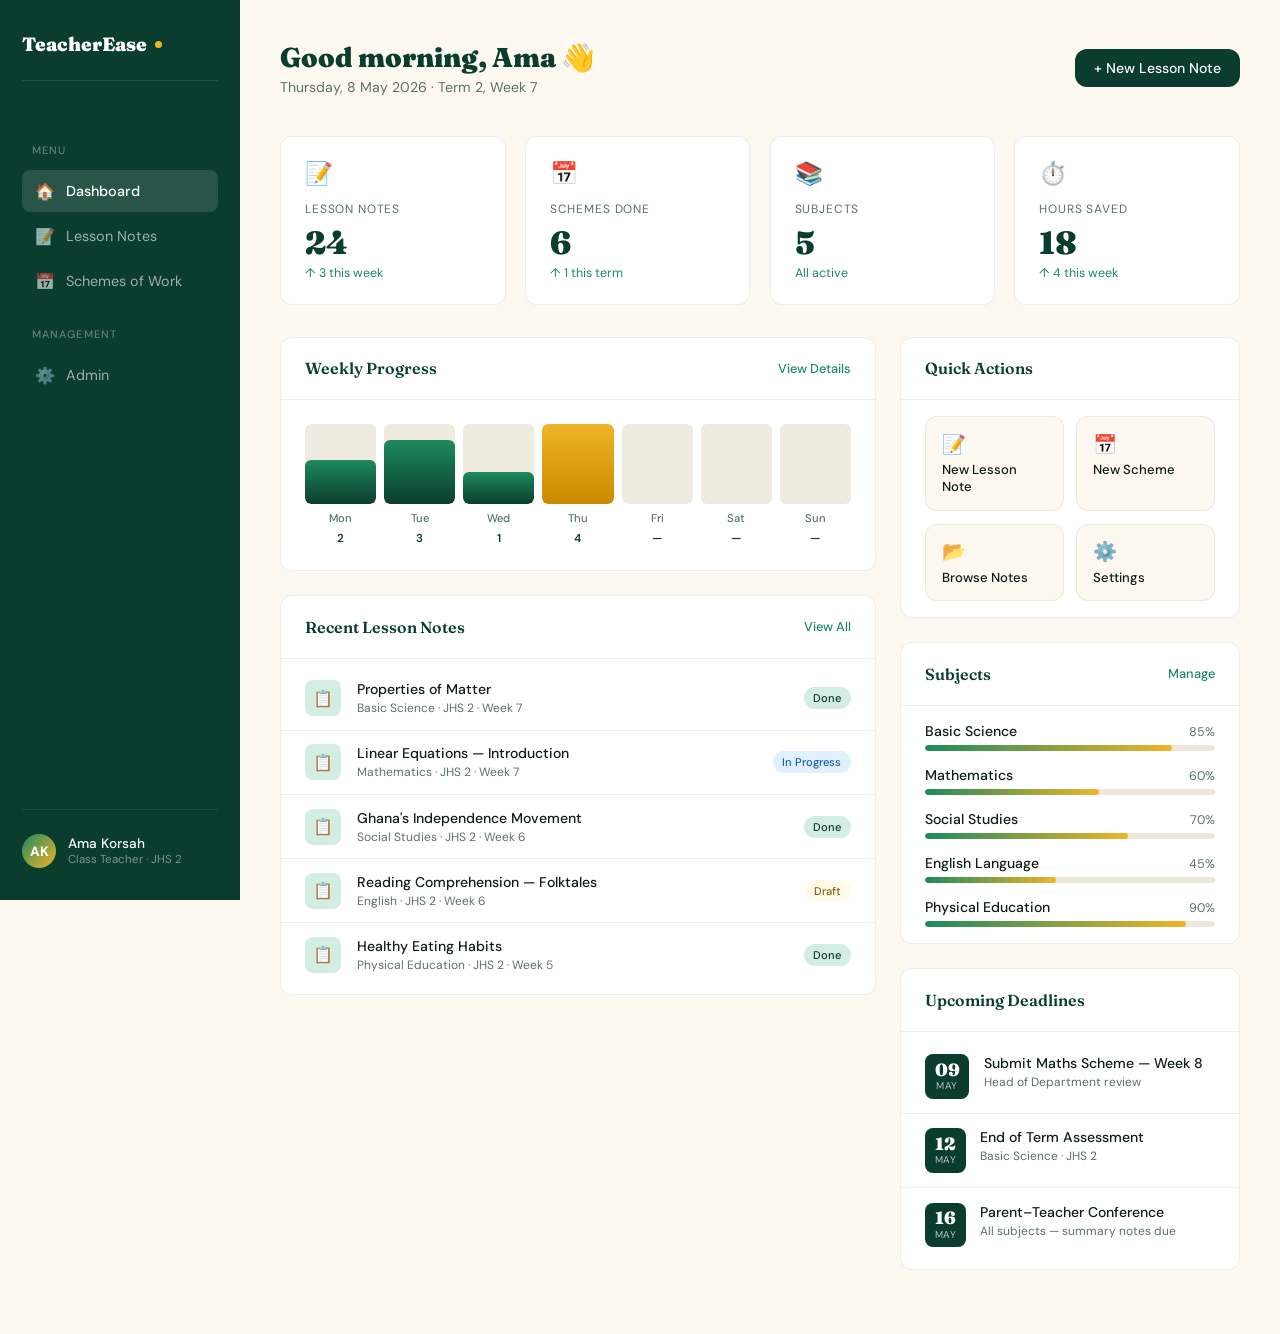
==== dashboard.html @ 18a197e3 "Create dashboard.html" ====
<!DOCTYPE html>
<html lang="en">
<head>
  <meta charset="UTF-8" />
  <meta name="viewport" content="width=device-width, initial-scale=1.0" />
  <title>Dashboard — TeacherEase Ghana</title>
  <meta name="description" content="Your TeacherEase Ghana teacher dashboard — track lesson notes, schemes of work, and weekly progress." />
  <link rel="preconnect" href="https://fonts.googleapis.com" />
  <link rel="preconnect" href="https://fonts.gstatic.com" crossorigin />
  <link href="https://fonts.googleapis.com/css2?family=Fraunces:ital,wght@0,400;0,600;0,900;1,400&family=DM+Sans:wght@300;400;500&display=swap" rel="stylesheet" />
  <style>
    *, *::before, *::after { box-sizing: border-box; margin: 0; padding: 0; }

    :root {
      --green-dark:   #0a3d2e;
      --green-mid:    #145c42;
      --green-fresh:  #1e8a5e;
      --green-light:  #d4ede3;
      --gold:         #f0b429;
      --gold-light:   #fde68a;
      --gold-bg:      #fffbeb;
      --cream:        #fdf8f0;
      --white:        #ffffff;
      --text-dark:    #0f1c17;
      --text-muted:   #5a7168;
      --border:       rgba(10, 61, 46, 0.08);
      --sidebar-w:    240px;
      --radius:       12px;
    }

    html { scroll-behavior: smooth; }

    body {
      font-family: 'DM Sans', sans-serif;
      background: var(--cream);
      color: var(--text-dark);
      display: flex;
      min-height: 100vh;
      overflow-x: hidden;
    }

    /* ─── SIDEBAR ─── */
    .sidebar {
      width: var(--sidebar-w);
      background: var(--green-dark);
      min-height: 100vh;
      position: fixed;
      top: 0; left: 0;
      display: flex;
      flex-direction: column;
      padding: 2rem 1.4rem;
      z-index: 50;
    }

    .sidebar-logo {
      font-family: 'Fraunces', serif;
      font-weight: 900;
      font-size: 1.2rem;
      color: var(--white);
      text-decoration: none;
      display: flex;
      align-items: center;
      gap: 0.5rem;
      margin-bottom: 2.5rem;
      padding-bottom: 1.5rem;
      border-bottom: 1px solid rgba(255,255,255,0.1);
    }

    .sidebar-logo .dot {
      width: 7px; height: 7px;
      background: var(--gold);
      border-radius: 50%;
    }

    .sidebar-section-label {
      font-size: 0.68rem;
      font-weight: 500;
      text-transform: uppercase;
      letter-spacing: 0.1em;
      color: rgba(255,255,255,0.35);
      margin-bottom: 0.6rem;
      margin-top: 1.4rem;
      padding: 0 0.6rem;
    }

    .sidebar nav {
      display: flex;
      flex-direction: column;
      gap: 0.2rem;
      flex: 1;
    }

    .sidebar nav a {
      display: flex;
      align-items: center;
      gap: 0.7rem;
      text-decoration: none;
      color: rgba(255,255,255,0.6);
      font-size: 0.9rem;
      font-weight: 400;
      padding: 0.65rem 0.8rem;
      border-radius: 8px;
      transition: background 0.2s, color 0.2s;
    }

    .sidebar nav a .icon { font-size: 1rem; }

    .sidebar nav a:hover {
      background: rgba(255,255,255,0.07);
      color: var(--white);
    }

    .sidebar nav a.active {
      background: rgba(255,255,255,0.12);
      color: var(--white);
      font-weight: 500;
    }

    .sidebar nav a.active .icon { filter: none; }

    .sidebar-footer {
      margin-top: auto;
      padding-top: 1.5rem;
      border-top: 1px solid rgba(255,255,255,0.08);
    }

    .teacher-profile {
      display: flex;
      align-items: center;
      gap: 0.7rem;
    }

    .avatar {
      width: 34px; height: 34px;
      border-radius: 50%;
      background: linear-gradient(135deg, var(--green-fresh), var(--gold));
      display: flex;
      align-items: center;
      justify-content: center;
      font-size: 0.85rem;
      font-weight: 700;
      color: var(--white);
      flex-shrink: 0;
    }

    .teacher-info .name {
      font-size: 0.85rem;
      color: var(--white);
      font-weight: 500;
    }

    .teacher-info .role {
      font-size: 0.72rem;
      color: rgba(255,255,255,0.45);
    }

    /* ─── MAIN CONTENT ─── */
    main {
      margin-left: var(--sidebar-w);
      flex: 1;
      padding: 2.5rem 2.5rem 4rem;
      max-width: calc(100vw - var(--sidebar-w));
      animation: fadeIn 0.4s ease;
    }

    @keyframes fadeIn {
      from { opacity: 0; transform: translateY(10px); }
      to   { opacity: 1; transform: translateY(0); }
    }

    /* ─── TOP BAR ─── */
    .topbar {
      display: flex;
      align-items: center;
      justify-content: space-between;
      margin-bottom: 2.5rem;
      flex-wrap: wrap;
      gap: 1rem;
    }

    .topbar-left h1 {
      font-family: 'Fraunces', serif;
      font-size: 1.7rem;
      font-weight: 900;
      color: var(--green-dark);
    }

    .topbar-left p {
      font-size: 0.88rem;
      color: var(--text-muted);
      margin-top: 0.25rem;
    }

    .topbar-right {
      display: flex;
      align-items: center;
      gap: 0.8rem;
    }

    .btn-new {
      display: inline-flex;
      align-items: center;
      gap: 0.4rem;
      background: var(--green-dark);
      color: var(--white);
      text-decoration: none;
      padding: 0.6rem 1.2rem;
      border-radius: var(--radius);
      font-size: 0.88rem;
      font-weight: 500;
      border: none;
      cursor: pointer;
      transition: background 0.2s, transform 0.15s;
    }

    .btn-new:hover {
      background: var(--green-mid);
      transform: translateY(-1px);
    }

    /* ─── STAT CARDS ─── */
    .stats-row {
      display: grid;
      grid-template-columns: repeat(4, 1fr);
      gap: 1.2rem;
      margin-bottom: 2rem;
    }

    .stat-card {
      background: var(--white);
      border-radius: var(--radius);
      padding: 1.4rem 1.5rem;
      border: 1px solid var(--border);
      transition: box-shadow 0.2s, transform 0.2s;
    }

    .stat-card:hover {
      box-shadow: 0 8px 24px rgba(10,61,46,0.08);
      transform: translateY(-2px);
    }

    .stat-card .stat-label {
      font-size: 0.75rem;
      text-transform: uppercase;
      letter-spacing: 0.07em;
      color: var(--text-muted);
      margin-bottom: 0.6rem;
    }

    .stat-card .stat-value {
      font-family: 'Fraunces', serif;
      font-size: 2rem;
      font-weight: 900;
      color: var(--green-dark);
      line-height: 1;
      margin-bottom: 0.4rem;
    }

    .stat-card .stat-change {
      font-size: 0.78rem;
      color: var(--green-fresh);
      display: flex;
      align-items: center;
      gap: 0.2rem;
    }

    .stat-card .stat-icon {
      font-size: 1.4rem;
      margin-bottom: 0.8rem;
    }

    /* ─── GRID LAYOUT ─── */
    .dashboard-grid {
      display: grid;
      grid-template-columns: 1fr 340px;
      gap: 1.5rem;
    }

    .left-col { display: flex; flex-direction: column; gap: 1.5rem; }
    .right-col { display: flex; flex-direction: column; gap: 1.5rem; }

    /* ─── CARD BASE ─── */
    .card {
      background: var(--white);
      border-radius: var(--radius);
      border: 1px solid var(--border);
      overflow: hidden;
    }

    .card-head {
      display: flex;
      align-items: center;
      justify-content: space-between;
      padding: 1.3rem 1.5rem;
      border-bottom: 1px solid var(--border);
    }

    .card-head h3 {
      font-family: 'Fraunces', serif;
      font-size: 1rem;
      font-weight: 600;
      color: var(--green-dark);
    }

    .card-head a, .view-all {
      font-size: 0.8rem;
      color: var(--green-fresh);
      text-decoration: none;
      font-weight: 500;
    }

    .card-head a:hover { text-decoration: underline; }

    /* ─── WEEKLY PROGRESS ─── */
    .week-grid {
      display: grid;
      grid-template-columns: repeat(7, 1fr);
      gap: 0.5rem;
      padding: 1.5rem;
      align-items: end;
    }

    .day-col { display: flex; flex-direction: column; align-items: center; gap: 0.4rem; }

    .day-bar-wrap {
      width: 100%;
      height: 80px;
      background: #f0ebe0;
      border-radius: 6px;
      overflow: hidden;
      display: flex;
      align-items: flex-end;
    }

    .day-bar {
      width: 100%;
      background: linear-gradient(180deg, var(--green-fresh), var(--green-dark));
      border-radius: 6px;
      transition: height 0.6s ease;
    }

    .day-bar.gold { background: linear-gradient(180deg, var(--gold), #c98b00); }
    .day-bar.empty { background: transparent; }

    .day-label {
      font-size: 0.7rem;
      color: var(--text-muted);
      font-weight: 500;
    }

    .day-count {
      font-size: 0.72rem;
      font-weight: 600;
      color: var(--green-dark);
    }

    /* ─── SAVED NOTES TABLE ─── */
    .notes-list { padding: 0.5rem 0; }

    .note-row {
      display: flex;
      align-items: center;
      padding: 0.85rem 1.5rem;
      gap: 1rem;
      border-bottom: 1px solid var(--border);
      transition: background 0.15s;
      text-decoration: none;
      color: inherit;
    }

    .note-row:last-child { border-bottom: none; }
    .note-row:hover { background: var(--cream); }

    .note-icon {
      width: 36px; height: 36px;
      background: var(--green-light);
      border-radius: 8px;
      display: flex; align-items: center; justify-content: center;
      font-size: 1rem;
      flex-shrink: 0;
    }

    .note-info { flex: 1; min-width: 0; }

    .note-title {
      font-size: 0.88rem;
      font-weight: 500;
      color: var(--text-dark);
      white-space: nowrap;
      overflow: hidden;
      text-overflow: ellipsis;
    }

    .note-meta {
      font-size: 0.75rem;
      color: var(--text-muted);
      margin-top: 2px;
    }

    .note-badge {
      font-size: 0.7rem;
      padding: 0.25rem 0.6rem;
      border-radius: 100px;
      font-weight: 500;
      white-space: nowrap;
    }

    .badge-done     { background: var(--green-light); color: var(--green-dark); }
    .badge-draft    { background: var(--gold-bg); color: #92600a; }
    .badge-progress { background: #e0f0ff; color: #1a5fa8; }

    /* ─── SUBJECTS ─── */
    .subjects-list { padding: 1rem 1.5rem; display: flex; flex-direction: column; gap: 0.9rem; }

    .subject-row { display: flex; flex-direction: column; gap: 0.35rem; }

    .subject-top {
      display: flex;
      justify-content: space-between;
      align-items: baseline;
    }

    .subject-name { font-size: 0.88rem; font-weight: 500; color: var(--text-dark); }
    .subject-pct  { font-size: 0.78rem; color: var(--text-muted); }

    .bar-wrap {
      height: 6px;
      background: #eee8db;
      border-radius: 100px;
      overflow: hidden;
    }

    .bar-fill {
      height: 100%;
      border-radius: 100px;
      background: linear-gradient(90deg, var(--green-fresh), var(--gold));
    }

    /* ─── UPCOMING ─── */
    .upcoming-list { padding: 0.5rem 0; }

    .upcoming-item {
      display: flex;
      align-items: flex-start;
      gap: 0.9rem;
      padding: 0.9rem 1.5rem;
      border-bottom: 1px solid var(--border);
    }

    .upcoming-item:last-child { border-bottom: none; }

    .upcoming-date {
      background: var(--green-dark);
      color: var(--white);
      border-radius: 8px;
      padding: 0.4rem 0.6rem;
      text-align: center;
      flex-shrink: 0;
      min-width: 40px;
    }

    .upcoming-date .day-num {
      font-family: 'Fraunces', serif;
      font-size: 1.1rem;
      font-weight: 900;
      line-height: 1;
    }

    .upcoming-date .month-short {
      font-size: 0.62rem;
      text-transform: uppercase;
      letter-spacing: 0.05em;
      opacity: 0.7;
      margin-top: 1px;
    }

    .upcoming-info .ev-title {
      font-size: 0.88rem;
      font-weight: 500;
      color: var(--text-dark);
    }

    .upcoming-info .ev-sub {
      font-size: 0.75rem;
      color: var(--text-muted);
      margin-top: 2px;
    }

    /* ─── QUICK ACTIONS ─── */
    .quick-actions {
      padding: 1rem 1.5rem;
      display: grid;
      grid-template-columns: 1fr 1fr;
      gap: 0.8rem;
    }

    .qa-btn {
      display: flex;
      flex-direction: column;
      align-items: flex-start;
      gap: 0.3rem;
      background: var(--cream);
      border: 1px solid var(--border);
      border-radius: var(--radius);
      padding: 0.9rem 1rem;
      text-decoration: none;
      transition: background 0.2s, transform 0.15s;
      cursor: pointer;
    }

    .qa-btn:hover {
      background: var(--green-light);
      transform: translateY(-2px);
    }

    .qa-icon  { font-size: 1.2rem; }
    .qa-label { font-size: 0.82rem; font-weight: 500; color: var(--text-dark); }

    /* ─── MOBILE ─── */
    @media (max-width: 900px) {
      .sidebar { transform: translateX(-100%); }
      main { margin-left: 0; max-width: 100vw; padding: 1.5rem; }
      .stats-row { grid-template-columns: repeat(2, 1fr); }
      .dashboard-grid { grid-template-columns: 1fr; }
      .week-grid { grid-template-columns: repeat(7, 1fr); gap: 0.3rem; }
    }

    @media (max-width: 480px) {
      .stats-row { grid-template-columns: 1fr 1fr; }
      .quick-actions { grid-template-columns: 1fr 1fr; }
    }
  </style>
</head>
<body>

  <!-- SIDEBAR -->
  <aside class="sidebar">
    <a href="index.html" class="sidebar-logo">
      TeacherEase <span class="dot"></span>
    </a>

    <nav>
      <span class="sidebar-section-label">Menu</span>
      <a href="dashboard.html" class="active"><span class="icon">🏠</span> Dashboard</a>
      <a href="lesson-notes.html"><span class="icon">📝</span> Lesson Notes</a>
      <a href="schemes.html"><span class="icon">📅</span> Schemes of Work</a>

      <span class="sidebar-section-label">Management</span>
      <a href="admin.html"><span class="icon">⚙️</span> Admin</a>
    </nav>

    <div class="sidebar-footer">
      <div class="teacher-profile">
        <div class="avatar">AK</div>
        <div class="teacher-info">
          <div class="name">Ama Korsah</div>
          <div class="role">Class Teacher · JHS 2</div>
        </div>
      </div>
    </div>
  </aside>

  <!-- MAIN -->
  <main>

    <!-- TOP BAR -->
    <div class="topbar">
      <div class="topbar-left">
        <h1>Good morning, Ama 👋</h1>
        <p>Thursday, 8 May 2026 · Term 2, Week 7</p>
      </div>
      <div class="topbar-right">
        <a href="lesson-notes.html" class="btn-new">+ New Lesson Note</a>
      </div>
    </div>

    <!-- STAT CARDS -->
    <div class="stats-row">
      <div class="stat-card">
        <div class="stat-icon">📝</div>
        <div class="stat-label">Lesson Notes</div>
        <div class="stat-value">24</div>
        <div class="stat-change">↑ 3 this week</div>
      </div>
      <div class="stat-card">
        <div class="stat-icon">📅</div>
        <div class="stat-label">Schemes Done</div>
        <div class="stat-value">6</div>
        <div class="stat-change">↑ 1 this term</div>
      </div>
      <div class="stat-card">
        <div class="stat-icon">📚</div>
        <div class="stat-label">Subjects</div>
        <div class="stat-value">5</div>
        <div class="stat-change">All active</div>
      </div>
      <div class="stat-card">
        <div class="stat-icon">⏱️</div>
        <div class="stat-label">Hours Saved</div>
        <div class="stat-value">18</div>
        <div class="stat-change">↑ 4 this week</div>
      </div>
    </div>

    <!-- MAIN GRID -->
    <div class="dashboard-grid">

      <!-- LEFT COLUMN -->
      <div class="left-col">

        <!-- Weekly Progress -->
        <div class="card">
          <div class="card-head">
            <h3>Weekly Progress</h3>
            <a href="#">View Details</a>
          </div>
          <div class="week-grid">
            <div class="day-col">
              <div class="day-bar-wrap"><div class="day-bar" style="height:55%"></div></div>
              <div class="day-label">Mon</div>
              <div class="day-count">2</div>
            </div>
            <div class="day-col">
              <div class="day-bar-wrap"><div class="day-bar" style="height:80%"></div></div>
              <div class="day-label">Tue</div>
              <div class="day-count">3</div>
            </div>
            <div class="day-col">
              <div class="day-bar-wrap"><div class="day-bar" style="height:40%"></div></div>
              <div class="day-label">Wed</div>
              <div class="day-count">1</div>
            </div>
            <div class="day-col">
              <div class="day-bar-wrap"><div class="day-bar gold" style="height:100%"></div></div>
              <div class="day-label">Thu</div>
              <div class="day-count">4</div>
            </div>
            <div class="day-col">
              <div class="day-bar-wrap"><div class="day-bar empty" style="height:0%"></div></div>
              <div class="day-label">Fri</div>
              <div class="day-count">—</div>
            </div>
            <div class="day-col">
              <div class="day-bar-wrap"><div class="day-bar empty" style="height:0%"></div></div>
              <div class="day-label">Sat</div>
              <div class="day-count">—</div>
            </div>
            <div class="day-col">
              <div class="day-bar-wrap"><div class="day-bar empty" style="height:0%"></div></div>
              <div class="day-label">Sun</div>
              <div class="day-count">—</div>
            </div>
          </div>
        </div>

        <!-- Saved Notes -->
        <div class="card">
          <div class="card-head">
            <h3>Recent Lesson Notes</h3>
            <a href="lesson-notes.html">View All</a>
          </div>
          <div class="notes-list">
            <a href="lesson-notes.html" class="note-row">
              <div class="note-icon">📋</div>
              <div class="note-info">
                <div class="note-title">Properties of Matter</div>
                <div class="note-meta">Basic Science · JHS 2 · Week 7</div>
              </div>
              <span class="note-badge badge-done">Done</span>
            </a>
            <a href="lesson-notes.html" class="note-row">
              <div class="note-icon">📋</div>
              <div class="note-info">
                <div class="note-title">Linear Equations — Introduction</div>
                <div class="note-meta">Mathematics · JHS 2 · Week 7</div>
              </div>
              <span class="note-badge badge-progress">In Progress</span>
            </a>
            <a href="lesson-notes.html" class="note-row">
              <div class="note-icon">📋</div>
              <div class="note-info">
                <div class="note-title">Ghana's Independence Movement</div>
                <div class="note-meta">Social Studies · JHS 2 · Week 6</div>
              </div>
              <span class="note-badge badge-done">Done</span>
            </a>
            <a href="lesson-notes.html" class="note-row">
              <div class="note-icon">📋</div>
              <div class="note-info">
                <div class="note-title">Reading Comprehension — Folktales</div>
                <div class="note-meta">English · JHS 2 · Week 6</div>
              </div>
              <span class="note-badge badge-draft">Draft</span>
            </a>
            <a href="lesson-notes.html" class="note-row">
              <div class="note-icon">📋</div>
              <div class="note-info">
                <div class="note-title">Healthy Eating Habits</div>
                <div class="note-meta">Physical Education · JHS 2 · Week 5</div>
              </div>
              <span class="note-badge badge-done">Done</span>
            </a>
          </div>
        </div>

      </div><!-- /left-col -->

      <!-- RIGHT COLUMN -->
      <div class="right-col">

        <!-- Quick Actions -->
        <div class="card">
          <div class="card-head"><h3>Quick Actions</h3></div>
          <div class="quick-actions">
            <a href="lesson-notes.html" class="qa-btn">
              <span class="qa-icon">📝</span>
              <span class="qa-label">New Lesson Note</span>
            </a>
            <a href="schemes.html" class="qa-btn">
              <span class="qa-icon">📅</span>
              <span class="qa-label">New Scheme</span>
            </a>
            <a href="lesson-notes.html" class="qa-btn">
              <span class="qa-icon">📂</span>
              <span class="qa-label">Browse Notes</span>
            </a>
            <a href="admin.html" class="qa-btn">
              <span class="qa-icon">⚙️</span>
              <span class="qa-label">Settings</span>
            </a>
          </div>
        </div>

        <!-- Subjects -->
        <div class="card">
          <div class="card-head">
            <h3>Subjects</h3>
            <a href="schemes.html">Manage</a>
          </div>
          <div class="subjects-list">
            <div class="subject-row">
              <div class="subject-top">
                <span class="subject-name">Basic Science</span>
                <span class="subject-pct">85%</span>
              </div>
              <div class="bar-wrap"><div class="bar-fill" style="width:85%"></div></div>
            </div>
            <div class="subject-row">
              <div class="subject-top">
                <span class="subject-name">Mathematics</span>
                <span class="subject-pct">60%</span>
              </div>
              <div class="bar-wrap"><div class="bar-fill" style="width:60%"></div></div>
            </div>
            <div class="subject-row">
              <div class="subject-top">
                <span class="subject-name">Social Studies</span>
                <span class="subject-pct">70%</span>
              </div>
              <div class="bar-wrap"><div class="bar-fill" style="width:70%"></div></div>
            </div>
            <div class="subject-row">
              <div class="subject-top">
                <span class="subject-name">English Language</span>
                <span class="subject-pct">45%</span>
              </div>
              <div class="bar-wrap"><div class="bar-fill" style="width:45%"></div></div>
            </div>
            <div class="subject-row">
              <div class="subject-top">
                <span class="subject-name">Physical Education</span>
                <span class="subject-pct">90%</span>
              </div>
              <div class="bar-wrap"><div class="bar-fill" style="width:90%"></div></div>
            </div>
          </div>
        </div>

        <!-- Upcoming -->
        <div class="card">
          <div class="card-head">
            <h3>Upcoming Deadlines</h3>
          </div>
          <div class="upcoming-list">
            <div class="upcoming-item">
              <div class="upcoming-date">
                <div class="day-num">09</div>
                <div class="month-short">May</div>
              </div>
              <div class="upcoming-info">
                <div class="ev-title">Submit Maths Scheme — Week 8</div>
                <div class="ev-sub">Head of Department review</div>
              </div>
            </div>
            <div class="upcoming-item">
              <div class="upcoming-date">
                <div class="day-num">12</div>
                <div class="month-short">May</div>
              </div>
              <div class="upcoming-info">
                <div class="ev-title">End of Term Assessment</div>
                <div class="ev-sub">Basic Science · JHS 2</div>
              </div>
            </div>
            <div class="upcoming-item">
              <div class="upcoming-date">
                <div class="day-num">16</div>
                <div class="month-short">May</div>
              </div>
              <div class="upcoming-info">
                <div class="ev-title">Parent–Teacher Conference</div>
                <div class="ev-sub">All subjects — summary notes due</div>
              </div>
            </div>
          </div>
        </div>

      </div><!-- /right-col -->

    </div><!-- /dashboard-grid -->

  </main>

</body>
</html>
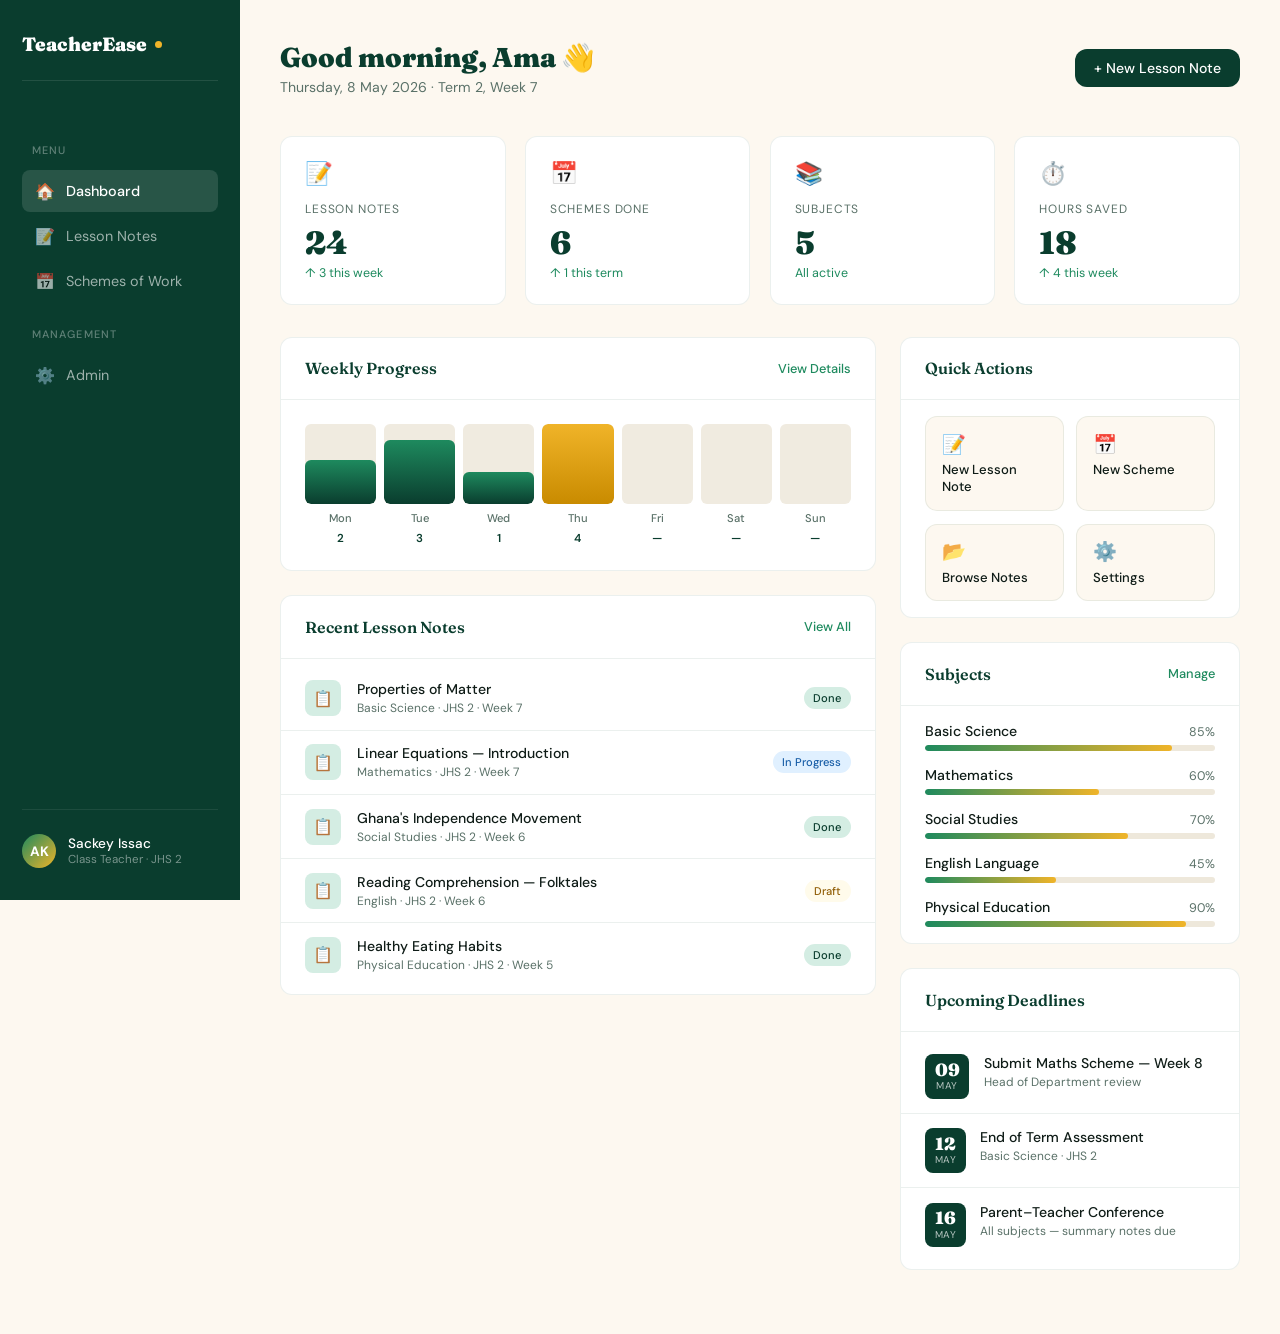
==== commit 39acb5de: "Update teacher name in sidebar footer" ====
--- a/dashboard.html
+++ b/dashboard.html
@@ -553,7 +553,7 @@
       <div class="teacher-profile">
         <div class="avatar">AK</div>
         <div class="teacher-info">
-          <div class="name">Ama Korsah</div>
+          <div class="name">Sackey Issac</div>
           <div class="role">Class Teacher · JHS 2</div>
         </div>
       </div>
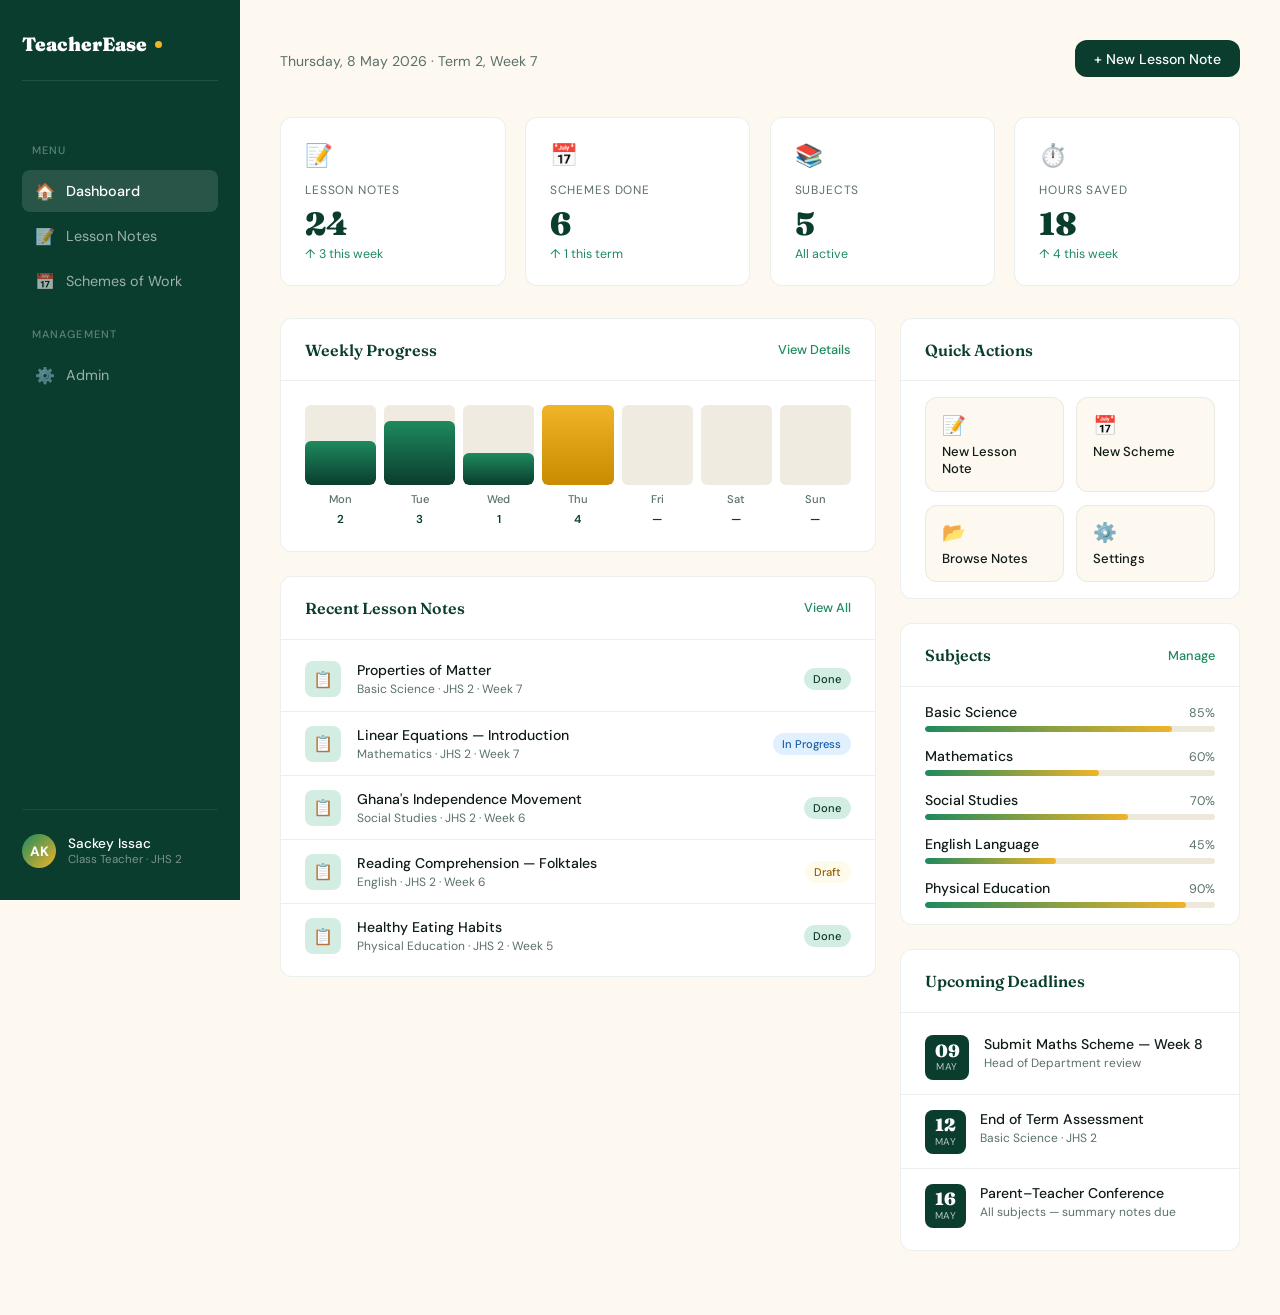
==== commit 2541c5c9: "Update dashboard.html" ====
--- a/dashboard.html
+++ b/dashboard.html
@@ -566,7 +566,7 @@
     <!-- TOP BAR -->
     <div class="topbar">
       <div class="topbar-left">
-        <h1>Good morning, Ama 👋</h1>
+        
         <p>Thursday, 8 May 2026 · Term 2, Week 7</p>
       </div>
       <div class="topbar-right">
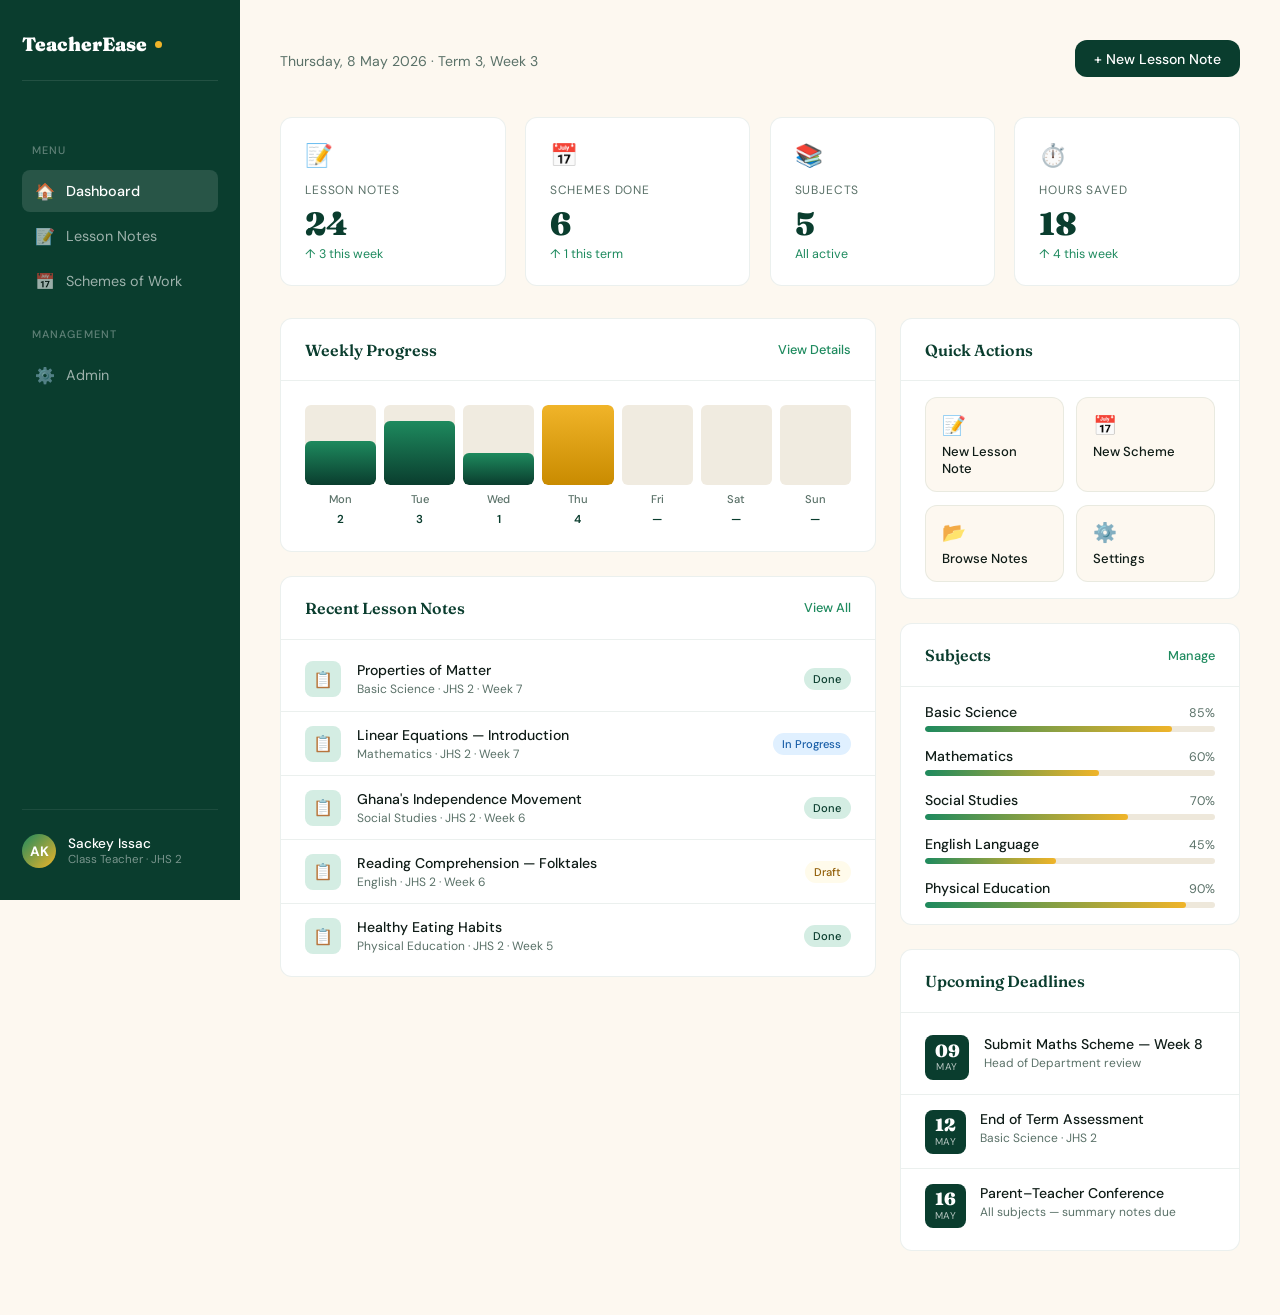
==== commit 27a57a28: "Update dashboard.html" ====
--- a/dashboard.html
+++ b/dashboard.html
@@ -566,8 +566,7 @@
     <!-- TOP BAR -->
     <div class="topbar">
       <div class="topbar-left">
-        
-        <p>Thursday, 8 May 2026 · Term 2, Week 7</p>
+        <p>Thursday, 8 May 2026 · Term 3, Week 3</p>
       </div>
       <div class="topbar-right">
         <a href="lesson-notes.html" class="btn-new">+ New Lesson Note</a>
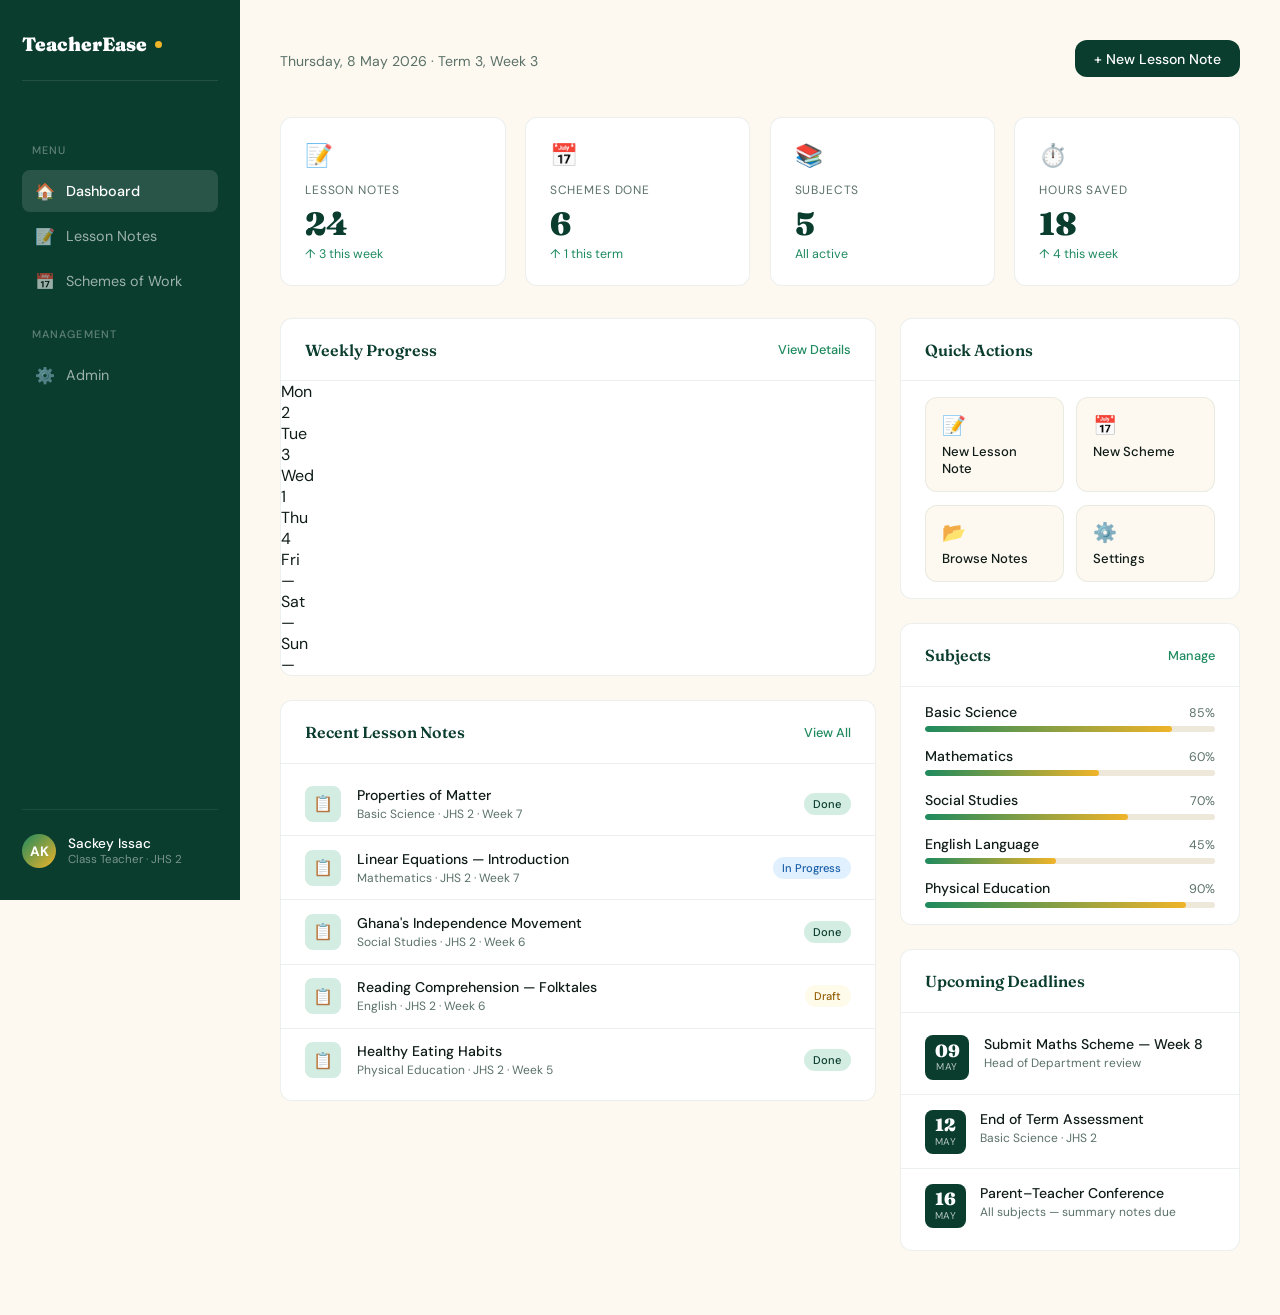
==== commit d58dd518: "Remove weekly progress styles from dashboard.html Removed the weekly progress section styles from da" ====
--- a/dashboard.html
+++ b/dashboard.html
@@ -310,49 +310,6 @@
     }
 
     .card-head a:hover { text-decoration: underline; }
-
-    /* ─── WEEKLY PROGRESS ─── */
-    .week-grid {
-      display: grid;
-      grid-template-columns: repeat(7, 1fr);
-      gap: 0.5rem;
-      padding: 1.5rem;
-      align-items: end;
-    }
-
-    .day-col { display: flex; flex-direction: column; align-items: center; gap: 0.4rem; }
-
-    .day-bar-wrap {
-      width: 100%;
-      height: 80px;
-      background: #f0ebe0;
-      border-radius: 6px;
-      overflow: hidden;
-      display: flex;
-      align-items: flex-end;
-    }
-
-    .day-bar {
-      width: 100%;
-      background: linear-gradient(180deg, var(--green-fresh), var(--green-dark));
-      border-radius: 6px;
-      transition: height 0.6s ease;
-    }
-
-    .day-bar.gold { background: linear-gradient(180deg, var(--gold), #c98b00); }
-    .day-bar.empty { background: transparent; }
-
-    .day-label {
-      font-size: 0.7rem;
-      color: var(--text-muted);
-      font-weight: 500;
-    }
-
-    .day-count {
-      font-size: 0.72rem;
-      font-weight: 600;
-      color: var(--green-dark);
-    }
 
     /* ─── SAVED NOTES TABLE ─── */
     .notes-list { padding: 0.5rem 0; }
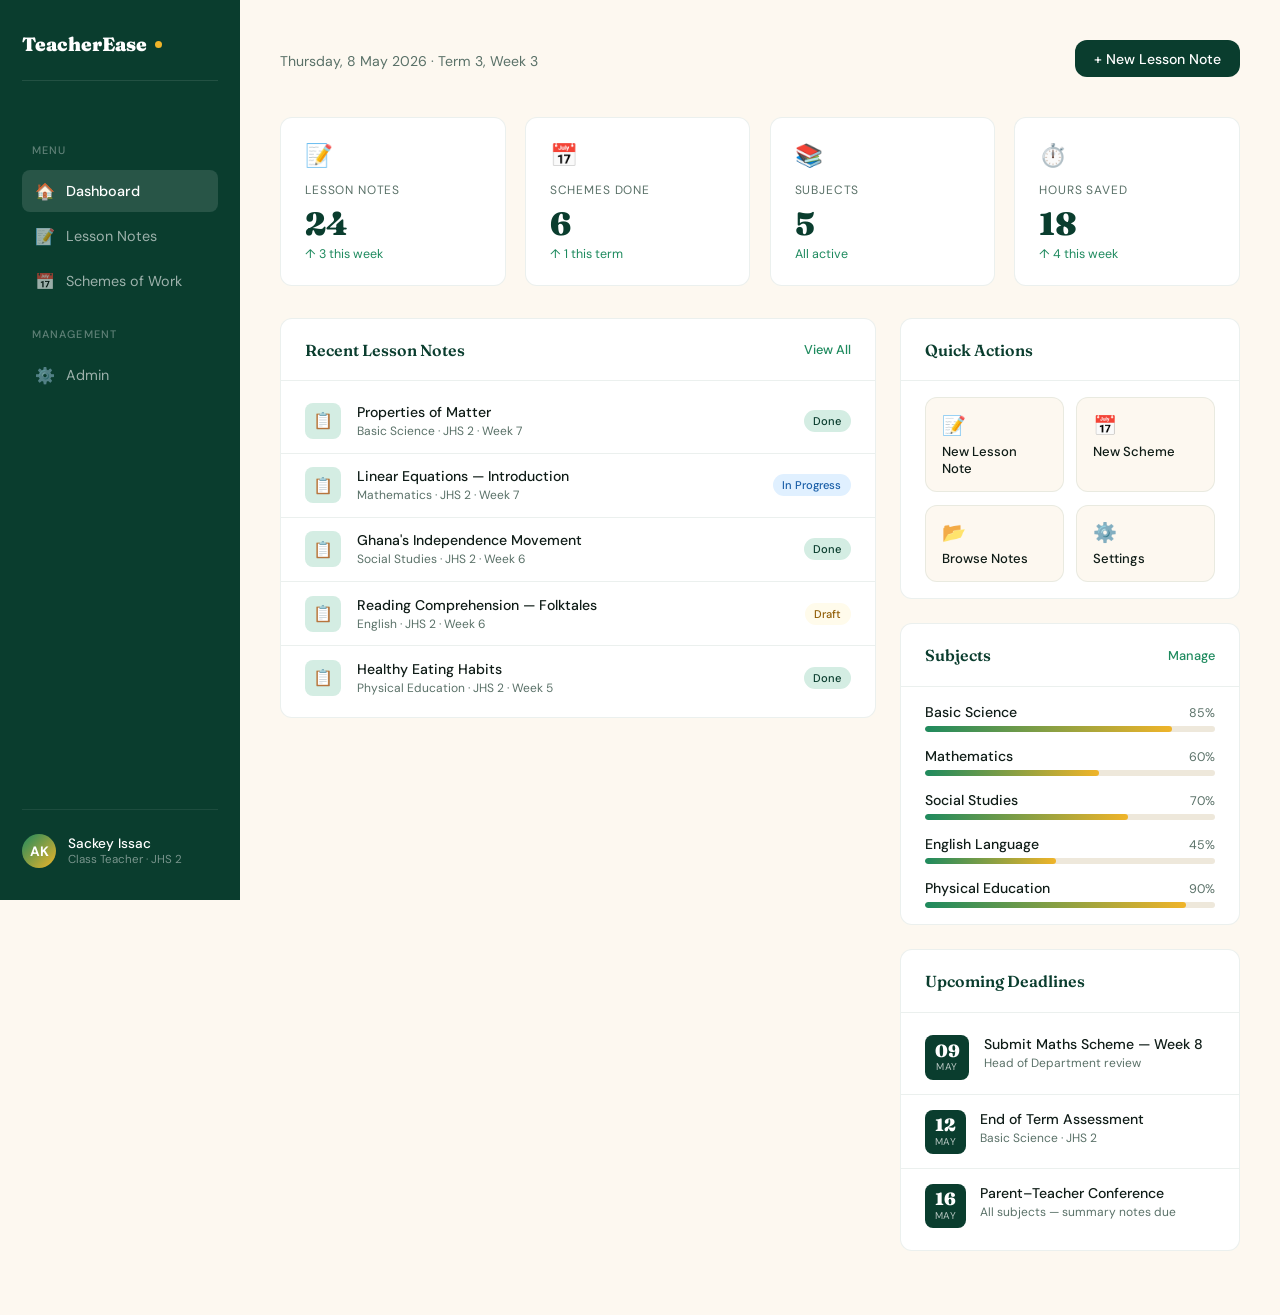
==== commit b0bffee5: "Update dashboard.html" ====
--- a/dashboard.html
+++ b/dashboard.html
@@ -4,7 +4,6 @@
   <meta charset="UTF-8" />
   <meta name="viewport" content="width=device-width, initial-scale=1.0" />
   <title>Dashboard — TeacherEase Ghana</title>
-  <meta name="description" content="Your TeacherEase Ghana teacher dashboard — track lesson notes, schemes of work, and weekly progress." />
   <link rel="preconnect" href="https://fonts.googleapis.com" />
   <link rel="preconnect" href="https://fonts.gstatic.com" crossorigin />
   <link href="https://fonts.googleapis.com/css2?family=Fraunces:ital,wght@0,400;0,600;0,900;1,400&family=DM+Sans:wght@300;400;500&display=swap" rel="stylesheet" />
@@ -564,51 +563,6 @@
       <!-- LEFT COLUMN -->
       <div class="left-col">
 
-        <!-- Weekly Progress -->
-        <div class="card">
-          <div class="card-head">
-            <h3>Weekly Progress</h3>
-            <a href="#">View Details</a>
-          </div>
-          <div class="week-grid">
-            <div class="day-col">
-              <div class="day-bar-wrap"><div class="day-bar" style="height:55%"></div></div>
-              <div class="day-label">Mon</div>
-              <div class="day-count">2</div>
-            </div>
-            <div class="day-col">
-              <div class="day-bar-wrap"><div class="day-bar" style="height:80%"></div></div>
-              <div class="day-label">Tue</div>
-              <div class="day-count">3</div>
-            </div>
-            <div class="day-col">
-              <div class="day-bar-wrap"><div class="day-bar" style="height:40%"></div></div>
-              <div class="day-label">Wed</div>
-              <div class="day-count">1</div>
-            </div>
-            <div class="day-col">
-              <div class="day-bar-wrap"><div class="day-bar gold" style="height:100%"></div></div>
-              <div class="day-label">Thu</div>
-              <div class="day-count">4</div>
-            </div>
-            <div class="day-col">
-              <div class="day-bar-wrap"><div class="day-bar empty" style="height:0%"></div></div>
-              <div class="day-label">Fri</div>
-              <div class="day-count">—</div>
-            </div>
-            <div class="day-col">
-              <div class="day-bar-wrap"><div class="day-bar empty" style="height:0%"></div></div>
-              <div class="day-label">Sat</div>
-              <div class="day-count">—</div>
-            </div>
-            <div class="day-col">
-              <div class="day-bar-wrap"><div class="day-bar empty" style="height:0%"></div></div>
-              <div class="day-label">Sun</div>
-              <div class="day-count">—</div>
-            </div>
-          </div>
-        </div>
-
         <!-- Saved Notes -->
         <div class="card">
           <div class="card-head">
